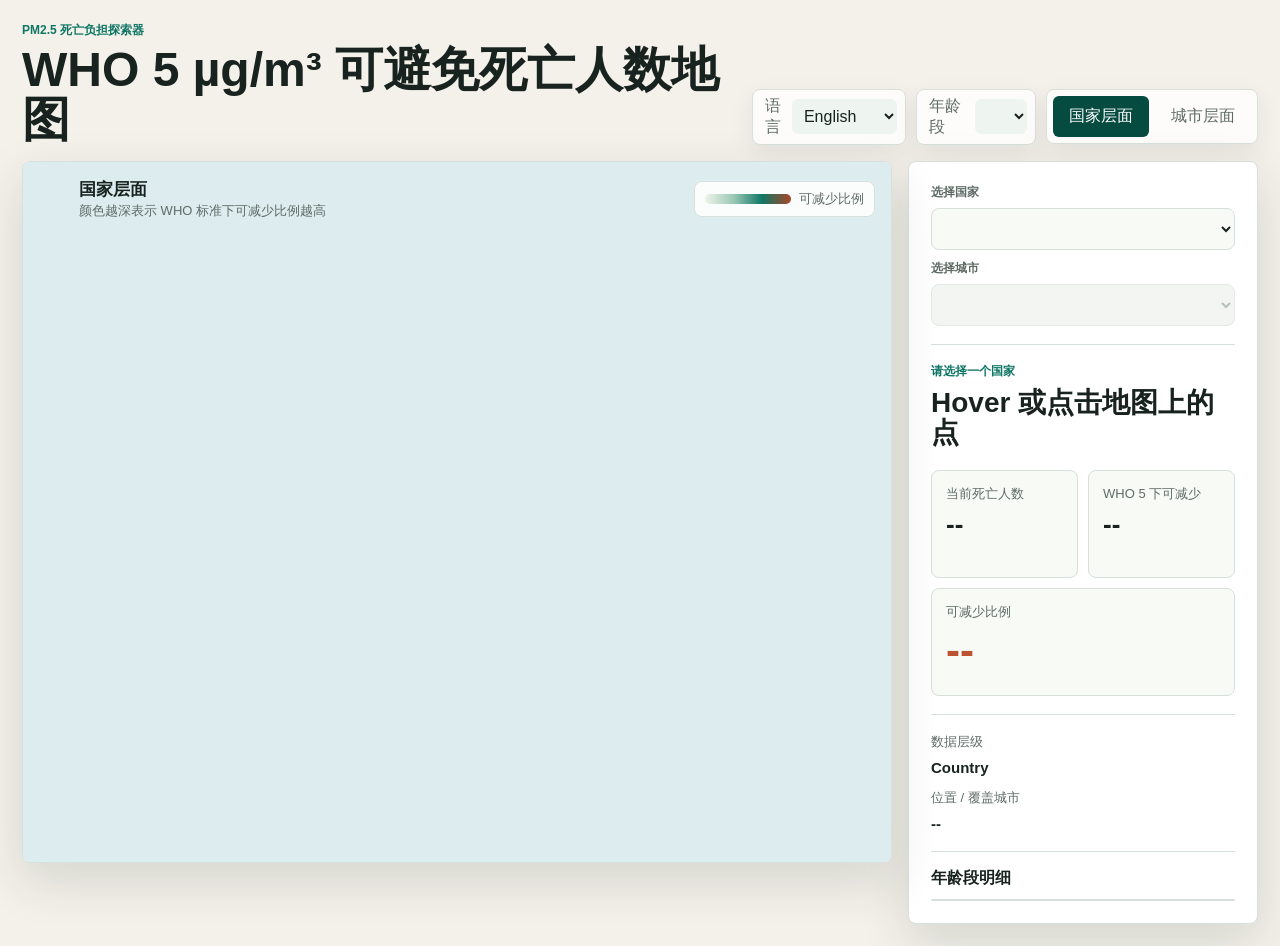
==== index.html @ acf9856d "Add files via upload" ====
<!doctype html>
<html lang="zh-CN">
  <head>
    <meta charset="utf-8" />
    <meta name="viewport" content="width=device-width, initial-scale=1" />
    <title>PM2.5 WHO 5 Demo Map</title>
    <link rel="stylesheet" href="./vendor/leaflet.css" />
    <link rel="stylesheet" href="./styles_leaflet.css" />
  </head>
  <body>
    <main class="app">
      <header class="topbar">
        <div>
          <p class="eyebrow" data-i18n="eyebrow">PM2.5 死亡负担探索器</p>
          <h1 data-i18n="title">WHO 5 µg/m³ 可避免死亡人数地图</h1>
        </div>
        <div class="top-actions">
          <label class="language-select">
            <span data-i18n="language">语言</span>
            <select id="language">
              <option value="zh">中文</option>
              <option value="en" selected>English</option>
            </select>
          </label>
          <label class="language-select">
            <span data-i18n="ageGroup">年龄段</span>
            <select id="ageGroup"></select>
          </label>
          <div class="controls" role="group" aria-label="选择地图层级">
            <button class="mode-button active" data-mode="country" type="button" data-i18n="countryMode">国家层面</button>
            <button class="mode-button" data-mode="city" type="button" data-i18n="cityMode">城市层面</button>
          </div>
        </div>
      </header>

      <section class="workspace">
        <div class="map-shell">
          <div class="map-toolbar">
            <div>
              <strong id="modeTitle">国家层面</strong>
              <span id="modeSubtitle">颜色越深表示 WHO 标准下可减少比例越高</span>
            </div>
            <div class="legend">
              <span></span>
              <span data-i18n="legend">可减少比例</span>
            </div>
          </div>
          <div id="map" role="img" aria-label="世界地图可视化"></div>
        </div>

        <aside class="panel" aria-live="polite">
          <div class="picker-panel" aria-label="Select location">
            <label>
              <span data-i18n="countryPicker">选择国家</span>
              <select id="countryPicker"></select>
            </label>
            <label>
              <span data-i18n="cityPicker">选择城市</span>
              <select id="cityPicker" disabled></select>
            </label>
          </div>
          <p class="panel-label" id="selectionType">请选择一个国家</p>
          <h2 id="selectionName">Hover 或点击地图上的点</h2>
          <div class="metric-grid">
            <div class="metric">
              <span data-i18n="currentDeaths">当前死亡人数</span>
              <strong id="currentDeaths">--</strong>
            </div>
            <div class="metric">
              <span data-i18n="avoidableDeaths">WHO 5 下可减少</span>
              <strong id="avoidableDeaths">--</strong>
            </div>
            <div class="metric wide">
              <span data-i18n="avoidableShare">可减少比例</span>
              <strong id="avoidableShare">--</strong>
            </div>
          </div>
          <div class="detail-list">
            <div>
              <span data-i18n="level">数据层级</span>
              <strong id="detailLevel">Country</strong>
            </div>
            <div>
              <span data-i18n="location">位置 / 覆盖城市</span>
              <strong id="detailLocation">--</strong>
            </div>
          </div>
          <div class="age-table-wrap">
            <h3 data-i18n="ageBreakdown">年龄段明细</h3>
            <div id="ageBreakdown" class="age-table"></div>
          </div>
          <button id="backToWorld" class="back-button" type="button" data-i18n="backToWorld" hidden>返回国家地图</button>
        </aside>
      </section>
    </main>

    <script src="./vendor/leaflet.js"></script>
    <script src="./assets/data.js"></script>
    <script src="./geo/world.js"></script>
    <script src="./app_age.js"></script>
  </body>
</html>
---- styles_leaflet.css ----
:root {
  color-scheme: light;
  --ink: #18231f;
  --muted: #5f6c66;
  --line: #d8e0db;
  --panel: #ffffff;
  --accent: #0f7665;
  --accent-dark: #064b40;
  --warning: #bd5230;
  --shadow: 0 18px 50px rgba(24, 39, 34, 0.14);
}

* {
  box-sizing: border-box;
}

body {
  margin: 0;
  min-height: 100vh;
  font-family: Inter, "Segoe UI", "Microsoft YaHei", Arial, sans-serif;
  color: var(--ink);
  background: #f4f1ea;
}

button,
select {
  font: inherit;
}

.app {
  min-height: 100vh;
  padding: 22px;
}

.topbar {
  display: flex;
  align-items: end;
  justify-content: space-between;
  gap: 18px;
  max-width: 1500px;
  margin: 0 auto 16px;
}

.eyebrow {
  margin: 0 0 6px;
  color: var(--accent);
  font-size: 12px;
  font-weight: 800;
  letter-spacing: 0;
  text-transform: uppercase;
}

h1 {
  margin: 0;
  font-size: clamp(26px, 4vw, 48px);
  line-height: 1.04;
  letter-spacing: 0;
}

.top-actions {
  display: flex;
  align-items: center;
  gap: 10px;
}

.language-select {
  display: flex;
  align-items: center;
  gap: 8px;
  padding: 6px 8px 6px 12px;
  border: 1px solid var(--line);
  border-radius: 8px;
  color: var(--muted);
  background: rgba(255, 255, 255, 0.82);
  box-shadow: 0 8px 24px rgba(24, 39, 34, 0.08);
}

.language-select select {
  border: 0;
  border-radius: 6px;
  padding: 8px 24px 8px 8px;
  color: var(--ink);
  background: #eef5f1;
}

.controls {
  display: flex;
  gap: 6px;
  padding: 6px;
  border: 1px solid var(--line);
  border-radius: 8px;
  background: rgba(255, 255, 255, 0.82);
  box-shadow: 0 8px 24px rgba(24, 39, 34, 0.08);
}

.mode-button,
.back-button {
  border: 0;
  border-radius: 6px;
  cursor: pointer;
}

.mode-button {
  min-width: 96px;
  padding: 10px 14px;
  color: var(--muted);
  background: transparent;
}

.mode-button.active {
  color: #fff;
  background: var(--accent-dark);
}

.workspace {
  display: grid;
  grid-template-columns: minmax(0, 1fr) 350px;
  gap: 16px;
  max-width: 1500px;
  margin: 0 auto;
}

.map-shell,
.panel {
  border: 1px solid var(--line);
  border-radius: 8px;
  background: var(--panel);
  box-shadow: var(--shadow);
}

.map-shell {
  align-self: start;
  position: relative;
  overflow: hidden;
  min-height: 700px;
}

#map {
  width: 100%;
  height: 700px;
  background: #dcecef;
}

.map-toolbar {
  position: absolute;
  z-index: 500;
  top: 16px;
  left: 56px;
  right: 16px;
  display: flex;
  align-items: center;
  justify-content: space-between;
  gap: 16px;
  pointer-events: none;
}

.map-toolbar strong {
  display: block;
  color: var(--ink);
  font-size: 17px;
}

.map-toolbar span {
  color: var(--muted);
  font-size: 13px;
}

.legend {
  display: flex;
  align-items: center;
  gap: 8px;
  padding: 8px 10px;
  border: 1px solid var(--line);
  border-radius: 8px;
  background: rgba(255, 255, 255, 0.88);
}

.legend span:first-child {
  width: 86px;
  height: 10px;
  border-radius: 99px;
  background: linear-gradient(90deg, #eef4ea, #9ac8b6, #0f7665, #a94628);
}

.leaflet-control-attribution {
  font-size: 10px;
}

.leaflet-tooltip.map-tooltip {
  border: 1px solid rgba(24, 35, 31, 0.15);
  border-radius: 8px;
  padding: 8px 10px;
  color: var(--ink);
  box-shadow: 0 10px 26px rgba(24, 39, 34, 0.14);
}

.leaflet-tooltip.map-tooltip strong {
  display: block;
  margin-bottom: 3px;
}

.city-marker {
  border: 1px solid rgba(255, 255, 255, 0.9);
  border-radius: 50%;
  box-shadow: 0 2px 8px rgba(24, 39, 34, 0.28);
}

.panel {
  min-height: 700px;
  padding: 22px;
}

.picker-panel {
  display: grid;
  gap: 10px;
  margin-bottom: 18px;
  padding-bottom: 18px;
  border-bottom: 1px solid var(--line);
}

.picker-panel label {
  display: grid;
  gap: 7px;
}

.picker-panel span {
  color: var(--muted);
  font-size: 12px;
  font-weight: 800;
  letter-spacing: 0;
  text-transform: uppercase;
}

.picker-panel select {
  width: 100%;
  min-height: 42px;
  border: 1px solid var(--line);
  border-radius: 8px;
  padding: 9px 34px 9px 11px;
  color: var(--ink);
  background: #f8faf6;
}

.picker-panel select:disabled {
  color: #98a49e;
  background: #eef2ee;
  cursor: not-allowed;
}

.panel-label {
  margin: 0 0 8px;
  color: var(--accent);
  font-size: 12px;
  font-weight: 800;
  letter-spacing: 0;
  text-transform: uppercase;
}

.panel h2 {
  margin: 0 0 22px;
  font-size: 28px;
  line-height: 1.08;
  letter-spacing: 0;
}

.metric-grid {
  display: grid;
  grid-template-columns: 1fr 1fr;
  gap: 10px;
}

.metric {
  min-height: 108px;
  padding: 14px;
  border: 1px solid var(--line);
  border-radius: 8px;
  background: #f8faf6;
}

.metric.wide {
  grid-column: 1 / -1;
}

.metric span,
.detail-list span {
  display: block;
  margin-bottom: 8px;
  color: var(--muted);
  font-size: 13px;
}

.metric strong {
  display: block;
  font-size: 26px;
  line-height: 1.05;
}

.metric.wide strong {
  color: var(--warning);
  font-size: 42px;
}

.detail-list {
  display: grid;
  gap: 12px;
  margin-top: 18px;
  padding-top: 18px;
  border-top: 1px solid var(--line);
}

.detail-list strong {
  font-size: 15px;
}

.age-table-wrap {
  margin-top: 18px;
  padding-top: 16px;
  border-top: 1px solid var(--line);
}

.age-table-wrap h3 {
  margin: 0 0 10px;
  font-size: 16px;
  letter-spacing: 0;
}

.age-table {
  max-height: 245px;
  overflow: auto;
  border: 1px solid var(--line);
  border-radius: 8px;
  background: #fbfcf9;
}

.age-table p {
  margin: 0;
  padding: 14px;
  color: var(--muted);
  font-size: 13px;
}

.age-table table {
  width: 100%;
  border-collapse: collapse;
  font-size: 12px;
}

.age-table th,
.age-table td {
  padding: 8px 9px;
  border-bottom: 1px solid var(--line);
  text-align: right;
  white-space: nowrap;
}

.age-table th:first-child,
.age-table td:first-child {
  text-align: left;
}

.age-table th {
  position: sticky;
  top: 0;
  z-index: 1;
  color: var(--muted);
  background: #f3f7f2;
}

.age-table tr.active td {
  color: var(--accent-dark);
  font-weight: 800;
  background: #e7f2ee;
}

.back-button {
  width: 100%;
  margin-top: 20px;
  padding: 12px 14px;
  color: #fff;
  background: var(--accent-dark);
}

@media (max-width: 980px) {
  .app {
    padding: 14px;
  }

  .topbar {
    align-items: stretch;
    flex-direction: column;
  }

  .top-actions {
    align-items: stretch;
    flex-direction: column;
  }

  .controls {
    width: 100%;
  }

  .mode-button {
    flex: 1;
  }

  .workspace {
    display: block;
  }

  .panel {
    min-height: auto;
    margin-top: 14px;
  }

  .map-shell {
    min-height: 560px;
  }

  #map {
    height: 560px;
  }

  .map-toolbar {
    left: 12px;
    align-items: flex-start;
    flex-direction: column;
  }
}
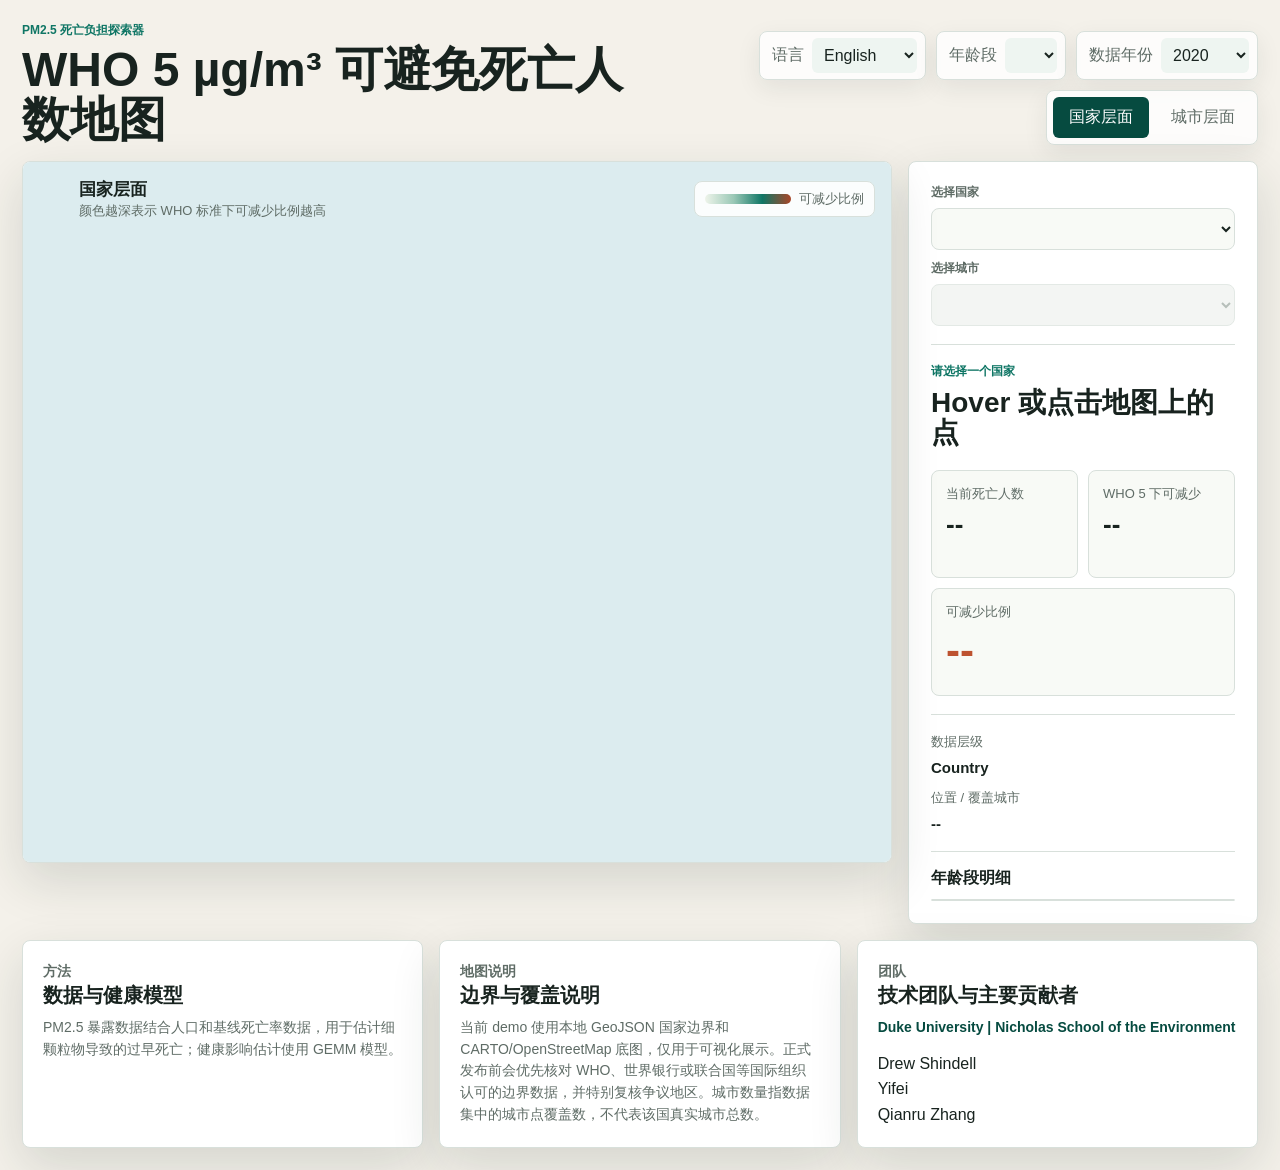
==== commit 7e0dcc25: "Add files via upload" ====
--- a/index.html
+++ b/index.html
@@ -25,6 +25,12 @@
           <label class="language-select">
             <span data-i18n="ageGroup">年龄段</span>
             <select id="ageGroup"></select>
+          </label>
+          <label class="language-select">
+            <span data-i18n="dataYear">数据年份</span>
+            <select id="dataYear">
+              <option value="2020" selected>2020</option>
+            </select>
           </label>
           <div class="controls" role="group" aria-label="选择地图层级">
             <button class="mode-button active" data-mode="country" type="button" data-i18n="countryMode">国家层面</button>
@@ -92,11 +98,35 @@
           <button id="backToWorld" class="back-button" type="button" data-i18n="backToWorld" hidden>返回国家地图</button>
         </aside>
       </section>
+
+      <section class="info-grid" aria-label="Project information">
+        <article class="info-panel">
+          <p class="section-label" data-i18n="methodEyebrow">方法</p>
+          <h2 data-i18n="methodTitle">数据与健康模型</h2>
+          <p data-i18n="methodBody">PM2.5 暴露数据结合人口和基线死亡率数据，用于估计细颗粒物导致的过早死亡；健康影响估计使用 GEMM 模型。</p>
+        </article>
+        <article class="info-panel">
+          <p class="section-label" data-i18n="mapEyebrow">地图说明</p>
+          <h2 data-i18n="mapTitle">边界与覆盖说明</h2>
+          <p data-i18n="mapBody">当前 demo 使用本地 GeoJSON 国家边界和 CARTO/OpenStreetMap 底图，仅用于可视化展示。正式发布前会优先核对 WHO、世界银行或联合国等国际组织认可的边界数据，并特别复核争议地区。城市数量指数据集中的城市点覆盖数，不代表该国真实城市总数。</p>
+        </article>
+        <article class="info-panel team-panel">
+          <p class="section-label" data-i18n="teamEyebrow">团队</p>
+          <h2 data-i18n="teamTitle">技术团队与主要贡献者</h2>
+          <p class="duke-mark">Duke University | Nicholas School of the Environment</p>
+          <ul>
+            <li>Drew Shindell</li>
+            <li>Yifei</li>
+            <li>Qianru Zhang</li>
+          </ul>
+        </article>
+      </section>
     </main>
 
     <script src="./vendor/leaflet.js"></script>
     <script src="./assets/data.js"></script>
     <script src="./geo/world.js"></script>
+    <script src="./geo/boundary_index.js"></script>
     <script src="./app_age.js"></script>
   </body>
 </html>
--- a/vendor/leaflet.css
+++ b/vendor/leaflet.css
@@ -0,0 +1,661 @@
+/* required styles */
+
+.leaflet-pane,
+.leaflet-tile,
+.leaflet-marker-icon,
+.leaflet-marker-shadow,
+.leaflet-tile-container,
+.leaflet-pane > svg,
+.leaflet-pane > canvas,
+.leaflet-zoom-box,
+.leaflet-image-layer,
+.leaflet-layer {
+	position: absolute;
+	left: 0;
+	top: 0;
+	}
+.leaflet-container {
+	overflow: hidden;
+	}
+.leaflet-tile,
+.leaflet-marker-icon,
+.leaflet-marker-shadow {
+	-webkit-user-select: none;
+	   -moz-user-select: none;
+	        user-select: none;
+	  -webkit-user-drag: none;
+	}
+/* Prevents IE11 from highlighting tiles in blue */
+.leaflet-tile::selection {
+	background: transparent;
+}
+/* Safari renders non-retina tile on retina better with this, but Chrome is worse */
+.leaflet-safari .leaflet-tile {
+	image-rendering: -webkit-optimize-contrast;
+	}
+/* hack that prevents hw layers "stretching" when loading new tiles */
+.leaflet-safari .leaflet-tile-container {
+	width: 1600px;
+	height: 1600px;
+	-webkit-transform-origin: 0 0;
+	}
+.leaflet-marker-icon,
+.leaflet-marker-shadow {
+	display: block;
+	}
+/* .leaflet-container svg: reset svg max-width decleration shipped in Joomla! (joomla.org) 3.x */
+/* .leaflet-container img: map is broken in FF if you have max-width: 100% on tiles */
+.leaflet-container .leaflet-overlay-pane svg {
+	max-width: none !important;
+	max-height: none !important;
+	}
+.leaflet-container .leaflet-marker-pane img,
+.leaflet-container .leaflet-shadow-pane img,
+.leaflet-container .leaflet-tile-pane img,
+.leaflet-container img.leaflet-image-layer,
+.leaflet-container .leaflet-tile {
+	max-width: none !important;
+	max-height: none !important;
+	width: auto;
+	padding: 0;
+	}
+
+.leaflet-container img.leaflet-tile {
+	/* See: https://bugs.chromium.org/p/chromium/issues/detail?id=600120 */
+	mix-blend-mode: plus-lighter;
+}
+
+.leaflet-container.leaflet-touch-zoom {
+	-ms-touch-action: pan-x pan-y;
+	touch-action: pan-x pan-y;
+	}
+.leaflet-container.leaflet-touch-drag {
+	-ms-touch-action: pinch-zoom;
+	/* Fallback for FF which doesn't support pinch-zoom */
+	touch-action: none;
+	touch-action: pinch-zoom;
+}
+.leaflet-container.leaflet-touch-drag.leaflet-touch-zoom {
+	-ms-touch-action: none;
+	touch-action: none;
+}
+.leaflet-container {
+	-webkit-tap-highlight-color: transparent;
+}
+.leaflet-container a {
+	-webkit-tap-highlight-color: rgba(51, 181, 229, 0.4);
+}
+.leaflet-tile {
+	filter: inherit;
+	visibility: hidden;
+	}
+.leaflet-tile-loaded {
+	visibility: inherit;
+	}
+.leaflet-zoom-box {
+	width: 0;
+	height: 0;
+	-moz-box-sizing: border-box;
+	     box-sizing: border-box;
+	z-index: 800;
+	}
+/* workaround for https://bugzilla.mozilla.org/show_bug.cgi?id=888319 */
+.leaflet-overlay-pane svg {
+	-moz-user-select: none;
+	}
+
+.leaflet-pane         { z-index: 400; }
+
+.leaflet-tile-pane    { z-index: 200; }
+.leaflet-overlay-pane { z-index: 400; }
+.leaflet-shadow-pane  { z-index: 500; }
+.leaflet-marker-pane  { z-index: 600; }
+.leaflet-tooltip-pane   { z-index: 650; }
+.leaflet-popup-pane   { z-index: 700; }
+
+.leaflet-map-pane canvas { z-index: 100; }
+.leaflet-map-pane svg    { z-index: 200; }
+
+.leaflet-vml-shape {
+	width: 1px;
+	height: 1px;
+	}
+.lvml {
+	behavior: url(#default#VML);
+	display: inline-block;
+	position: absolute;
+	}
+
+
+/* control positioning */
+
+.leaflet-control {
+	position: relative;
+	z-index: 800;
+	pointer-events: visiblePainted; /* IE 9-10 doesn't have auto */
+	pointer-events: auto;
+	}
+.leaflet-top,
+.leaflet-bottom {
+	position: absolute;
+	z-index: 1000;
+	pointer-events: none;
+	}
+.leaflet-top {
+	top: 0;
+	}
+.leaflet-right {
+	right: 0;
+	}
+.leaflet-bottom {
+	bottom: 0;
+	}
+.leaflet-left {
+	left: 0;
+	}
+.leaflet-control {
+	float: left;
+	clear: both;
+	}
+.leaflet-right .leaflet-control {
+	float: right;
+	}
+.leaflet-top .leaflet-control {
+	margin-top: 10px;
+	}
+.leaflet-bottom .leaflet-control {
+	margin-bottom: 10px;
+	}
+.leaflet-left .leaflet-control {
+	margin-left: 10px;
+	}
+.leaflet-right .leaflet-control {
+	margin-right: 10px;
+	}
+
+
+/* zoom and fade animations */
+
+.leaflet-fade-anim .leaflet-popup {
+	opacity: 0;
+	-webkit-transition: opacity 0.2s linear;
+	   -moz-transition: opacity 0.2s linear;
+	        transition: opacity 0.2s linear;
+	}
+.leaflet-fade-anim .leaflet-map-pane .leaflet-popup {
+	opacity: 1;
+	}
+.leaflet-zoom-animated {
+	-webkit-transform-origin: 0 0;
+	    -ms-transform-origin: 0 0;
+	        transform-origin: 0 0;
+	}
+svg.leaflet-zoom-animated {
+	will-change: transform;
+}
+
+.leaflet-zoom-anim .leaflet-zoom-animated {
+	-webkit-transition: -webkit-transform 0.25s cubic-bezier(0,0,0.25,1);
+	   -moz-transition:    -moz-transform 0.25s cubic-bezier(0,0,0.25,1);
+	        transition:         transform 0.25s cubic-bezier(0,0,0.25,1);
+	}
+.leaflet-zoom-anim .leaflet-tile,
+.leaflet-pan-anim .leaflet-tile {
+	-webkit-transition: none;
+	   -moz-transition: none;
+	        transition: none;
+	}
+
+.leaflet-zoom-anim .leaflet-zoom-hide {
+	visibility: hidden;
+	}
+
+
+/* cursors */
+
+.leaflet-interactive {
+	cursor: pointer;
+	}
+.leaflet-grab {
+	cursor: -webkit-grab;
+	cursor:    -moz-grab;
+	cursor:         grab;
+	}
+.leaflet-crosshair,
+.leaflet-crosshair .leaflet-interactive {
+	cursor: crosshair;
+	}
+.leaflet-popup-pane,
+.leaflet-control {
+	cursor: auto;
+	}
+.leaflet-dragging .leaflet-grab,
+.leaflet-dragging .leaflet-grab .leaflet-interactive,
+.leaflet-dragging .leaflet-marker-draggable {
+	cursor: move;
+	cursor: -webkit-grabbing;
+	cursor:    -moz-grabbing;
+	cursor:         grabbing;
+	}
+
+/* marker & overlays interactivity */
+.leaflet-marker-icon,
+.leaflet-marker-shadow,
+.leaflet-image-layer,
+.leaflet-pane > svg path,
+.leaflet-tile-container {
+	pointer-events: none;
+	}
+
+.leaflet-marker-icon.leaflet-interactive,
+.leaflet-image-layer.leaflet-interactive,
+.leaflet-pane > svg path.leaflet-interactive,
+svg.leaflet-image-layer.leaflet-interactive path {
+	pointer-events: visiblePainted; /* IE 9-10 doesn't have auto */
+	pointer-events: auto;
+	}
+
+/* visual tweaks */
+
+.leaflet-container {
+	background: #ddd;
+	outline-offset: 1px;
+	}
+.leaflet-container a {
+	color: #0078A8;
+	}
+.leaflet-zoom-box {
+	border: 2px dotted #38f;
+	background: rgba(255,255,255,0.5);
+	}
+
+
+/* general typography */
+.leaflet-container {
+	font-family: "Helvetica Neue", Arial, Helvetica, sans-serif;
+	font-size: 12px;
+	font-size: 0.75rem;
+	line-height: 1.5;
+	}
+
+
+/* general toolbar styles */
+
+.leaflet-bar {
+	box-shadow: 0 1px 5px rgba(0,0,0,0.65);
+	border-radius: 4px;
+	}
+.leaflet-bar a {
+	background-color: #fff;
+	border-bottom: 1px solid #ccc;
+	width: 26px;
+	height: 26px;
+	line-height: 26px;
+	display: block;
+	text-align: center;
+	text-decoration: none;
+	color: black;
+	}
+.leaflet-bar a,
+.leaflet-control-layers-toggle {
+	background-position: 50% 50%;
+	background-repeat: no-repeat;
+	display: block;
+	}
+.leaflet-bar a:hover,
+.leaflet-bar a:focus {
+	background-color: #f4f4f4;
+	}
+.leaflet-bar a:first-child {
+	border-top-left-radius: 4px;
+	border-top-right-radius: 4px;
+	}
+.leaflet-bar a:last-child {
+	border-bottom-left-radius: 4px;
+	border-bottom-right-radius: 4px;
+	border-bottom: none;
+	}
+.leaflet-bar a.leaflet-disabled {
+	cursor: default;
+	background-color: #f4f4f4;
+	color: #bbb;
+	}
+
+.leaflet-touch .leaflet-bar a {
+	width: 30px;
+	height: 30px;
+	line-height: 30px;
+	}
+.leaflet-touch .leaflet-bar a:first-child {
+	border-top-left-radius: 2px;
+	border-top-right-radius: 2px;
+	}
+.leaflet-touch .leaflet-bar a:last-child {
+	border-bottom-left-radius: 2px;
+	border-bottom-right-radius: 2px;
+	}
+
+/* zoom control */
+
+.leaflet-control-zoom-in,
+.leaflet-control-zoom-out {
+	font: bold 18px 'Lucida Console', Monaco, monospace;
+	text-indent: 1px;
+	}
+
+.leaflet-touch .leaflet-control-zoom-in, .leaflet-touch .leaflet-control-zoom-out  {
+	font-size: 22px;
+	}
+
+
+/* layers control */
+
+.leaflet-control-layers {
+	box-shadow: 0 1px 5px rgba(0,0,0,0.4);
+	background: #fff;
+	border-radius: 5px;
+	}
+.leaflet-control-layers-toggle {
+	background-image: url(images/layers.png);
+	width: 36px;
+	height: 36px;
+	}
+.leaflet-retina .leaflet-control-layers-toggle {
+	background-image: url(images/layers-2x.png);
+	background-size: 26px 26px;
+	}
+.leaflet-touch .leaflet-control-layers-toggle {
+	width: 44px;
+	height: 44px;
+	}
+.leaflet-control-layers .leaflet-control-layers-list,
+.leaflet-control-layers-expanded .leaflet-control-layers-toggle {
+	display: none;
+	}
+.leaflet-control-layers-expanded .leaflet-control-layers-list {
+	display: block;
+	position: relative;
+	}
+.leaflet-control-layers-expanded {
+	padding: 6px 10px 6px 6px;
+	color: #333;
+	background: #fff;
+	}
+.leaflet-control-layers-scrollbar {
+	overflow-y: scroll;
+	overflow-x: hidden;
+	padding-right: 5px;
+	}
+.leaflet-control-layers-selector {
+	margin-top: 2px;
+	position: relative;
+	top: 1px;
+	}
+.leaflet-control-layers label {
+	display: block;
+	font-size: 13px;
+	font-size: 1.08333em;
+	}
+.leaflet-control-layers-separator {
+	height: 0;
+	border-top: 1px solid #ddd;
+	margin: 5px -10px 5px -6px;
+	}
+
+/* Default icon URLs */
+.leaflet-default-icon-path { /* used only in path-guessing heuristic, see L.Icon.Default */
+	background-image: url(images/marker-icon.png);
+	}
+
+
+/* attribution and scale controls */
+
+.leaflet-container .leaflet-control-attribution {
+	background: #fff;
+	background: rgba(255, 255, 255, 0.8);
+	margin: 0;
+	}
+.leaflet-control-attribution,
+.leaflet-control-scale-line {
+	padding: 0 5px;
+	color: #333;
+	line-height: 1.4;
+	}
+.leaflet-control-attribution a {
+	text-decoration: none;
+	}
+.leaflet-control-attribution a:hover,
+.leaflet-control-attribution a:focus {
+	text-decoration: underline;
+	}
+.leaflet-attribution-flag {
+	display: inline !important;
+	vertical-align: baseline !important;
+	width: 1em;
+	height: 0.6669em;
+	}
+.leaflet-left .leaflet-control-scale {
+	margin-left: 5px;
+	}
+.leaflet-bottom .leaflet-control-scale {
+	margin-bottom: 5px;
+	}
+.leaflet-control-scale-line {
+	border: 2px solid #777;
+	border-top: none;
+	line-height: 1.1;
+	padding: 2px 5px 1px;
+	white-space: nowrap;
+	-moz-box-sizing: border-box;
+	     box-sizing: border-box;
+	background: rgba(255, 255, 255, 0.8);
+	text-shadow: 1px 1px #fff;
+	}
+.leaflet-control-scale-line:not(:first-child) {
+	border-top: 2px solid #777;
+	border-bottom: none;
+	margin-top: -2px;
+	}
+.leaflet-control-scale-line:not(:first-child):not(:last-child) {
+	border-bottom: 2px solid #777;
+	}
+
+.leaflet-touch .leaflet-control-attribution,
+.leaflet-touch .leaflet-control-layers,
+.leaflet-touch .leaflet-bar {
+	box-shadow: none;
+	}
+.leaflet-touch .leaflet-control-layers,
+.leaflet-touch .leaflet-bar {
+	border: 2px solid rgba(0,0,0,0.2);
+	background-clip: padding-box;
+	}
+
+
+/* popup */
+
+.leaflet-popup {
+	position: absolute;
+	text-align: center;
+	margin-bottom: 20px;
+	}
+.leaflet-popup-content-wrapper {
+	padding: 1px;
+	text-align: left;
+	border-radius: 12px;
+	}
+.leaflet-popup-content {
+	margin: 13px 24px 13px 20px;
+	line-height: 1.3;
+	font-size: 13px;
+	font-size: 1.08333em;
+	min-height: 1px;
+	}
+.leaflet-popup-content p {
+	margin: 17px 0;
+	margin: 1.3em 0;
+	}
+.leaflet-popup-tip-container {
+	width: 40px;
+	height: 20px;
+	position: absolute;
+	left: 50%;
+	margin-top: -1px;
+	margin-left: -20px;
+	overflow: hidden;
+	pointer-events: none;
+	}
+.leaflet-popup-tip {
+	width: 17px;
+	height: 17px;
+	padding: 1px;
+
+	margin: -10px auto 0;
+	pointer-events: auto;
+
+	-webkit-transform: rotate(45deg);
+	   -moz-transform: rotate(45deg);
+	    -ms-transform: rotate(45deg);
+	        transform: rotate(45deg);
+	}
+.leaflet-popup-content-wrapper,
+.leaflet-popup-tip {
+	background: white;
+	color: #333;
+	box-shadow: 0 3px 14px rgba(0,0,0,0.4);
+	}
+.leaflet-container a.leaflet-popup-close-button {
+	position: absolute;
+	top: 0;
+	right: 0;
+	border: none;
+	text-align: center;
+	width: 24px;
+	height: 24px;
+	font: 16px/24px Tahoma, Verdana, sans-serif;
+	color: #757575;
+	text-decoration: none;
+	background: transparent;
+	}
+.leaflet-container a.leaflet-popup-close-button:hover,
+.leaflet-container a.leaflet-popup-close-button:focus {
+	color: #585858;
+	}
+.leaflet-popup-scrolled {
+	overflow: auto;
+	}
+
+.leaflet-oldie .leaflet-popup-content-wrapper {
+	-ms-zoom: 1;
+	}
+.leaflet-oldie .leaflet-popup-tip {
+	width: 24px;
+	margin: 0 auto;
+
+	-ms-filter: "progid:DXImageTransform.Microsoft.Matrix(M11=0.70710678, M12=0.70710678, M21=-0.70710678, M22=0.70710678)";
+	filter: progid:DXImageTransform.Microsoft.Matrix(M11=0.70710678, M12=0.70710678, M21=-0.70710678, M22=0.70710678);
+	}
+
+.leaflet-oldie .leaflet-control-zoom,
+.leaflet-oldie .leaflet-control-layers,
+.leaflet-oldie .leaflet-popup-content-wrapper,
+.leaflet-oldie .leaflet-popup-tip {
+	border: 1px solid #999;
+	}
+
+
+/* div icon */
+
+.leaflet-div-icon {
+	background: #fff;
+	border: 1px solid #666;
+	}
+
+
+/* Tooltip */
+/* Base styles for the element that has a tooltip */
+.leaflet-tooltip {
+	position: absolute;
+	padding: 6px;
+	background-color: #fff;
+	border: 1px solid #fff;
+	border-radius: 3px;
+	color: #222;
+	white-space: nowrap;
+	-webkit-user-select: none;
+	-moz-user-select: none;
+	-ms-user-select: none;
+	user-select: none;
+	pointer-events: none;
+	box-shadow: 0 1px 3px rgba(0,0,0,0.4);
+	}
+.leaflet-tooltip.leaflet-interactive {
+	cursor: pointer;
+	pointer-events: auto;
+	}
+.leaflet-tooltip-top:before,
+.leaflet-tooltip-bottom:before,
+.leaflet-tooltip-left:before,
+.leaflet-tooltip-right:before {
+	position: absolute;
+	pointer-events: none;
+	border: 6px solid transparent;
+	background: transparent;
+	content: "";
+	}
+
+/* Directions */
+
+.leaflet-tooltip-bottom {
+	margin-top: 6px;
+}
+.leaflet-tooltip-top {
+	margin-top: -6px;
+}
+.leaflet-tooltip-bottom:before,
+.leaflet-tooltip-top:before {
+	left: 50%;
+	margin-left: -6px;
+	}
+.leaflet-tooltip-top:before {
+	bottom: 0;
+	margin-bottom: -12px;
+	border-top-color: #fff;
+	}
+.leaflet-tooltip-bottom:before {
+	top: 0;
+	margin-top: -12px;
+	margin-left: -6px;
+	border-bottom-color: #fff;
+	}
+.leaflet-tooltip-left {
+	margin-left: -6px;
+}
+.leaflet-tooltip-right {
+	margin-left: 6px;
+}
+.leaflet-tooltip-left:before,
+.leaflet-tooltip-right:before {
+	top: 50%;
+	margin-top: -6px;
+	}
+.leaflet-tooltip-left:before {
+	right: 0;
+	margin-right: -12px;
+	border-left-color: #fff;
+	}
+.leaflet-tooltip-right:before {
+	left: 0;
+	margin-left: -12px;
+	border-right-color: #fff;
+	}
+
+/* Printing */
+
+@media print {
+	/* Prevent printers from removing background-images of controls. */
+	.leaflet-control {
+		-webkit-print-color-adjust: exact;
+		print-color-adjust: exact;
+		}
+	}
--- a/styles_leaflet.css
+++ b/styles_leaflet.css
@@ -60,6 +60,8 @@
 .top-actions {
   display: flex;
   align-items: center;
+  flex-wrap: wrap;
+  justify-content: flex-end;
   gap: 10px;
 }
 
@@ -380,6 +382,59 @@
   background: var(--accent-dark);
 }
 
+.info-grid {
+  display: grid;
+  grid-template-columns: repeat(3, minmax(0, 1fr));
+  gap: 16px;
+  max-width: 1500px;
+  margin: 16px auto 0;
+}
+
+.info-panel {
+  border: 1px solid var(--line);
+  border-radius: 8px;
+  padding: 20px;
+  background: var(--panel);
+  box-shadow: var(--shadow);
+}
+
+.section-label {
+  margin: 0 0 8px;
+  color: var(--accent);
+  font-size: 12px;
+  font-weight: 800;
+  letter-spacing: 0;
+  text-transform: uppercase;
+}
+
+.info-panel h2 {
+  margin: 0 0 10px;
+  font-size: 20px;
+  line-height: 1.2;
+  letter-spacing: 0;
+}
+
+.info-panel p {
+  margin: 0;
+  color: var(--muted);
+  font-size: 14px;
+  line-height: 1.55;
+}
+
+.duke-mark {
+  margin-bottom: 12px !important;
+  color: var(--accent-dark) !important;
+  font-weight: 800;
+}
+
+.team-panel ul {
+  margin: 0;
+  padding-left: 0;
+  color: var(--ink);
+  line-height: 1.6;
+  list-style: none;
+}
+
 @media (max-width: 980px) {
   .app {
     padding: 14px;
@@ -405,6 +460,10 @@
 
   .workspace {
     display: block;
+  }
+
+  .info-grid {
+    grid-template-columns: 1fr;
   }
 
   .panel {
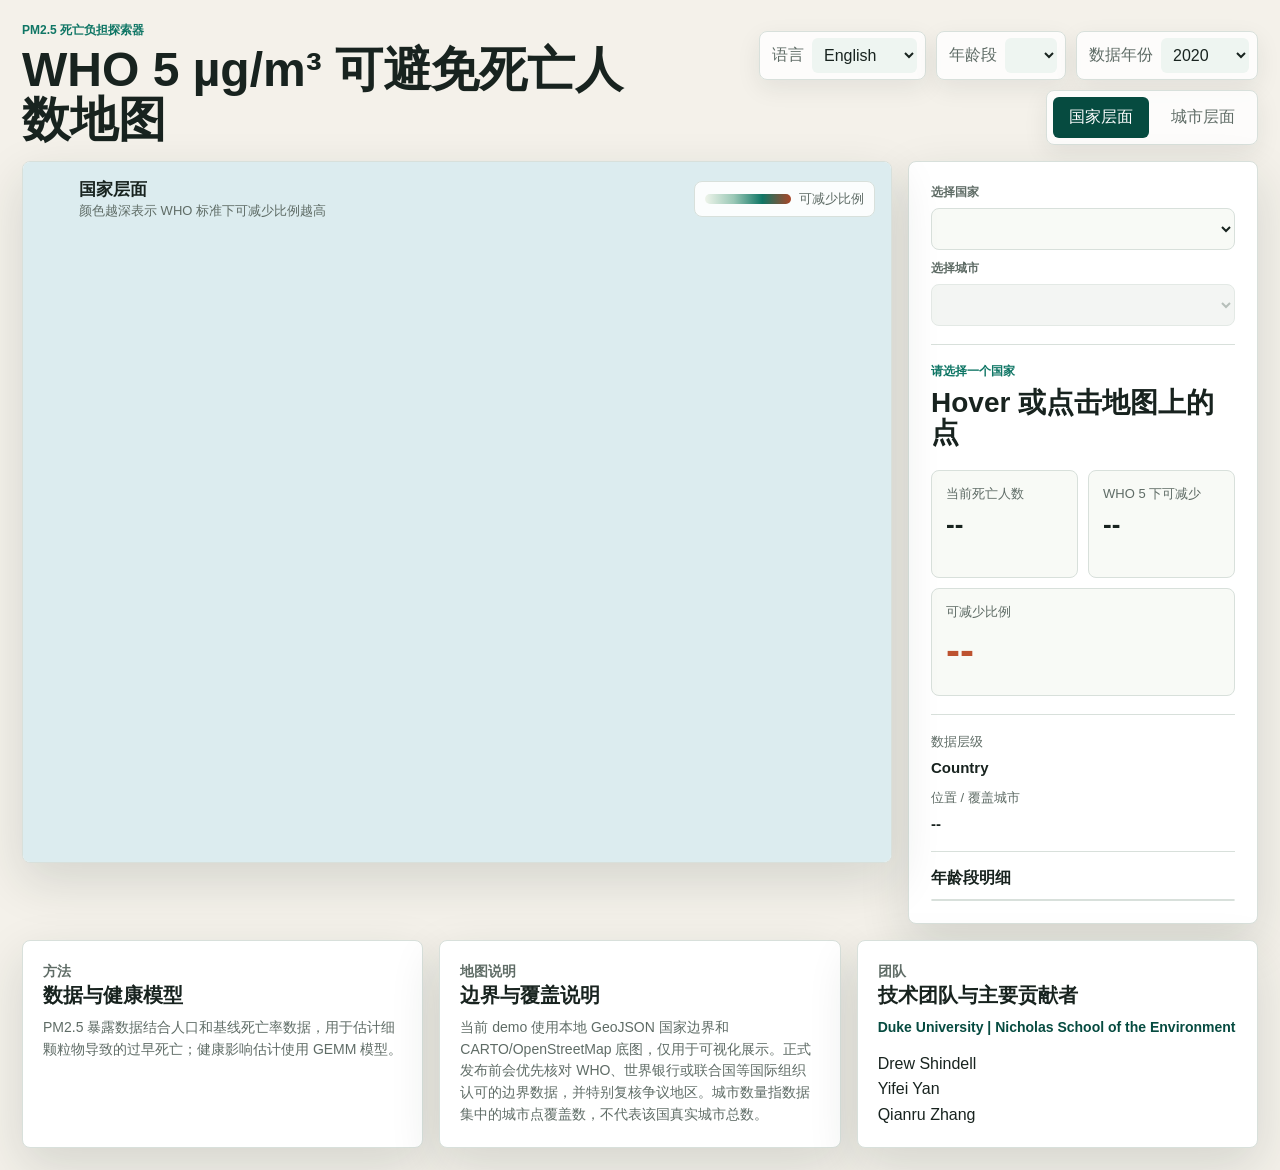
==== commit c7579492: "Add files via upload" ====
--- a/index.html
+++ b/index.html
@@ -115,9 +115,9 @@
           <h2 data-i18n="teamTitle">技术团队与主要贡献者</h2>
           <p class="duke-mark">Duke University | Nicholas School of the Environment</p>
           <ul>
-            <li>Drew Shindell</li>
-            <li>Yifei</li>
-            <li>Qianru Zhang</li>
+            <li data-i18n="teamDrew">Drew Shindell</li>
+            <li data-i18n="teamYifei">Yifei Yan</li>
+            <li data-i18n="teamQianru">Qianru Zhang</li>
           </ul>
         </article>
       </section>
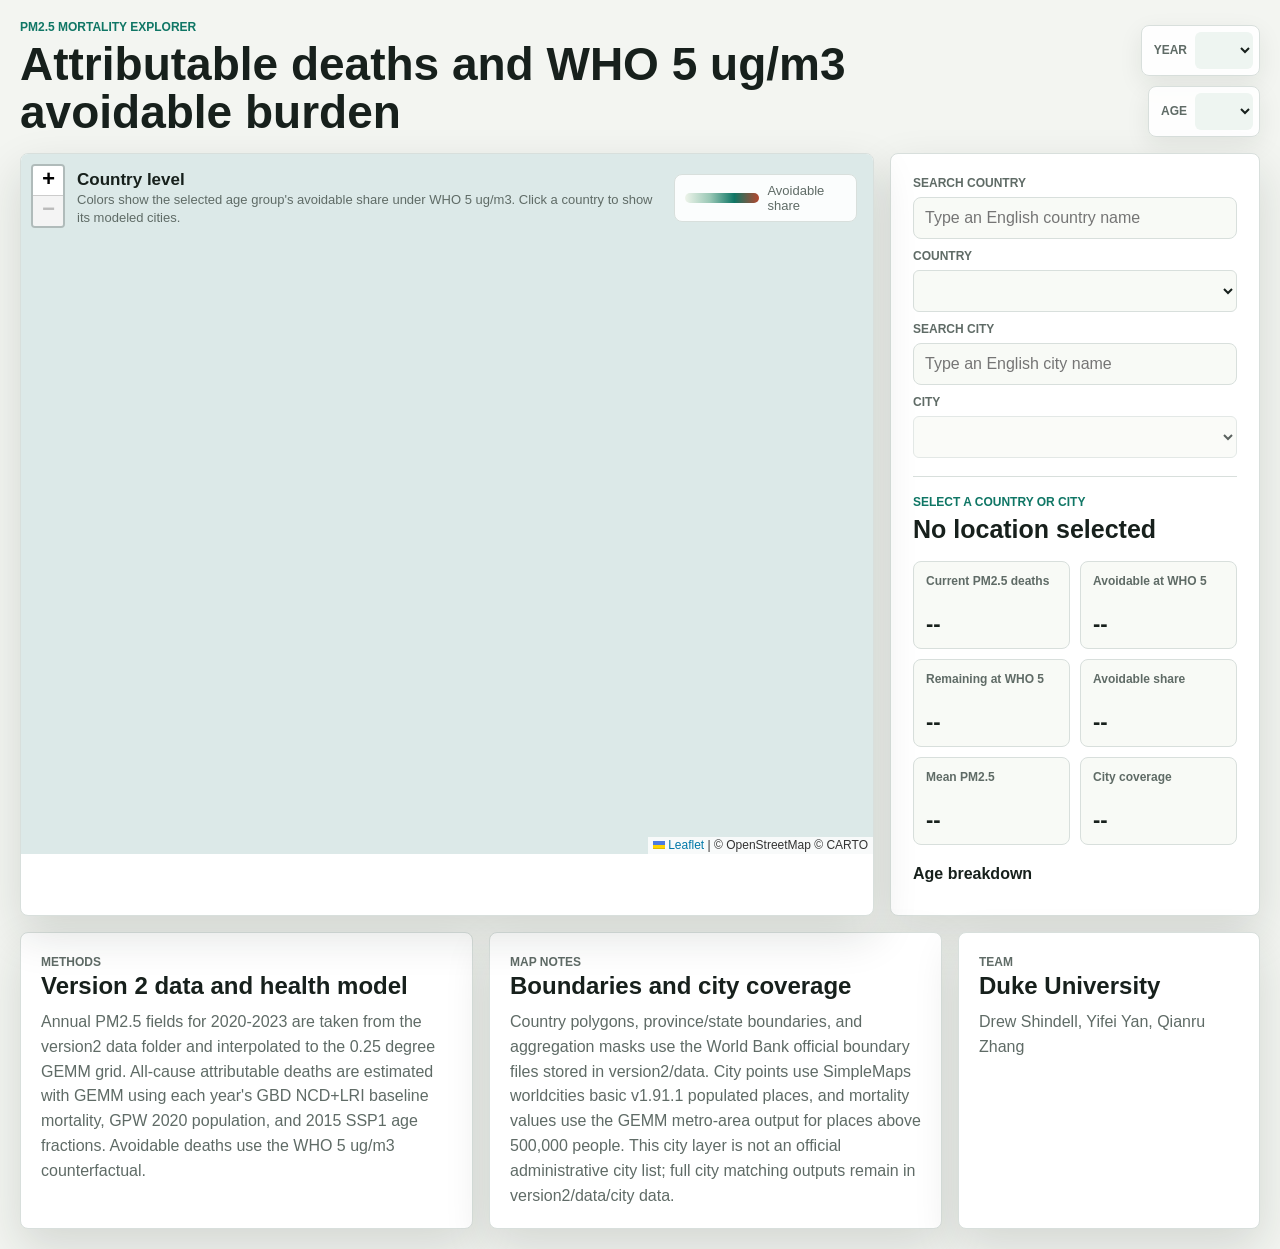
==== commit 9918331c: "Add files via upload" ====
--- a/index.html
+++ b/index.html
@@ -1,41 +1,28 @@
 <!doctype html>
-<html lang="zh-CN">
+<html lang="en">
   <head>
     <meta charset="utf-8" />
     <meta name="viewport" content="width=device-width, initial-scale=1" />
-    <title>PM2.5 WHO 5 Demo Map</title>
+    <title>PM2.5 Mortality Explorer Version 2</title>
     <link rel="stylesheet" href="./vendor/leaflet.css" />
-    <link rel="stylesheet" href="./styles_leaflet.css" />
+    <link rel="stylesheet" href="./styles.css" />
   </head>
   <body>
     <main class="app">
       <header class="topbar">
         <div>
-          <p class="eyebrow" data-i18n="eyebrow">PM2.5 死亡负担探索器</p>
-          <h1 data-i18n="title">WHO 5 µg/m³ 可避免死亡人数地图</h1>
+          <p class="eyebrow">PM2.5 mortality explorer</p>
+          <h1>Attributable deaths and WHO 5 ug/m3 avoidable burden</h1>
         </div>
         <div class="top-actions">
-          <label class="language-select">
-            <span data-i18n="language">语言</span>
-            <select id="language">
-              <option value="zh">中文</option>
-              <option value="en" selected>English</option>
-            </select>
+          <label class="select-control">
+            <span>Year</span>
+            <select id="yearSelect"></select>
           </label>
-          <label class="language-select">
-            <span data-i18n="ageGroup">年龄段</span>
-            <select id="ageGroup"></select>
+          <label class="select-control">
+            <span>Age</span>
+            <select id="ageSelect"></select>
           </label>
-          <label class="language-select">
-            <span data-i18n="dataYear">数据年份</span>
-            <select id="dataYear">
-              <option value="2020" selected>2020</option>
-            </select>
-          </label>
-          <div class="controls" role="group" aria-label="选择地图层级">
-            <button class="mode-button active" data-mode="country" type="button" data-i18n="countryMode">国家层面</button>
-            <button class="mode-button" data-mode="city" type="button" data-i18n="cityMode">城市层面</button>
-          </div>
         </div>
       </header>
 
@@ -43,90 +30,103 @@
         <div class="map-shell">
           <div class="map-toolbar">
             <div>
-              <strong id="modeTitle">国家层面</strong>
-              <span id="modeSubtitle">颜色越深表示 WHO 标准下可减少比例越高</span>
+              <strong id="modeTitle">Country level</strong>
+              <span id="modeSubtitle">Colors show the selected age group's avoidable share under WHO 5 ug/m3. Click a country to show its modeled cities.</span>
             </div>
             <div class="legend">
               <span></span>
-              <span data-i18n="legend">可减少比例</span>
+              <span>Avoidable share</span>
             </div>
           </div>
-          <div id="map" role="img" aria-label="世界地图可视化"></div>
+          <div id="map" aria-label="World PM2.5 mortality map"></div>
         </div>
 
         <aside class="panel" aria-live="polite">
-          <div class="picker-panel" aria-label="Select location">
+          <div class="picker-panel">
             <label>
-              <span data-i18n="countryPicker">选择国家</span>
+              <span>Search country</span>
+              <input id="countrySearch" list="countrySearchOptions" placeholder="Type an English country name" />
+              <datalist id="countrySearchOptions"></datalist>
+            </label>
+            <label>
+              <span>Country</span>
               <select id="countryPicker"></select>
             </label>
             <label>
-              <span data-i18n="cityPicker">选择城市</span>
+              <span>Search city</span>
+              <input id="citySearch" list="citySearchOptions" placeholder="Type an English city name" />
+              <datalist id="citySearchOptions"></datalist>
+            </label>
+            <label>
+              <span>City</span>
               <select id="cityPicker" disabled></select>
             </label>
           </div>
-          <p class="panel-label" id="selectionType">请选择一个国家</p>
-          <h2 id="selectionName">Hover 或点击地图上的点</h2>
+
+          <p class="panel-label" id="selectionType">Select a country or city</p>
+          <h2 id="selectionName">No location selected</h2>
+
           <div class="metric-grid">
             <div class="metric">
-              <span data-i18n="currentDeaths">当前死亡人数</span>
+              <span>Current PM2.5 deaths</span>
               <strong id="currentDeaths">--</strong>
             </div>
             <div class="metric">
-              <span data-i18n="avoidableDeaths">WHO 5 下可减少</span>
+              <span>Avoidable at WHO 5</span>
               <strong id="avoidableDeaths">--</strong>
             </div>
-            <div class="metric wide">
-              <span data-i18n="avoidableShare">可减少比例</span>
+            <div class="metric">
+              <span>Remaining at WHO 5</span>
+              <strong id="who5Deaths">--</strong>
+            </div>
+            <div class="metric">
+              <span>Avoidable share</span>
               <strong id="avoidableShare">--</strong>
             </div>
-          </div>
-          <div class="detail-list">
-            <div>
-              <span data-i18n="level">数据层级</span>
-              <strong id="detailLevel">Country</strong>
+            <div class="metric">
+              <span>Mean PM2.5</span>
+              <strong id="pm25">--</strong>
             </div>
-            <div>
-              <span data-i18n="location">位置 / 覆盖城市</span>
-              <strong id="detailLocation">--</strong>
+            <div class="metric" id="coverageMetric">
+              <span>City coverage</span>
+              <strong id="coverage">--</strong>
             </div>
           </div>
+
           <div class="age-table-wrap">
-            <h3 data-i18n="ageBreakdown">年龄段明细</h3>
+            <h3>Age breakdown</h3>
             <div id="ageBreakdown" class="age-table"></div>
           </div>
-          <button id="backToWorld" class="back-button" type="button" data-i18n="backToWorld" hidden>返回国家地图</button>
         </aside>
       </section>
 
-      <section class="info-grid" aria-label="Project information">
+      <section class="info-grid">
         <article class="info-panel">
-          <p class="section-label" data-i18n="methodEyebrow">方法</p>
-          <h2 data-i18n="methodTitle">数据与健康模型</h2>
-          <p data-i18n="methodBody">PM2.5 暴露数据结合人口和基线死亡率数据，用于估计细颗粒物导致的过早死亡；健康影响估计使用 GEMM 模型。</p>
+          <p class="section-label">Methods</p>
+          <h2>Version 2 data and health model</h2>
+          <p>
+            Annual PM2.5 fields for 2020-2023 are taken from the version2 data folder and interpolated to the 0.25 degree GEMM grid. All-cause attributable deaths are estimated with GEMM using each year's GBD NCD+LRI baseline mortality, GPW 2020 population, and 2015 SSP1 age fractions. Avoidable deaths use the WHO 5 ug/m3 counterfactual.
+          </p>
         </article>
         <article class="info-panel">
-          <p class="section-label" data-i18n="mapEyebrow">地图说明</p>
-          <h2 data-i18n="mapTitle">边界与覆盖说明</h2>
-          <p data-i18n="mapBody">当前 demo 使用本地 GeoJSON 国家边界和 CARTO/OpenStreetMap 底图，仅用于可视化展示。正式发布前会优先核对 WHO、世界银行或联合国等国际组织认可的边界数据，并特别复核争议地区。城市数量指数据集中的城市点覆盖数，不代表该国真实城市总数。</p>
+          <p class="section-label">Map Notes</p>
+          <h2>Boundaries and city coverage</h2>
+          <p>
+            Country polygons, province/state boundaries, and aggregation masks use the World Bank official boundary files stored in version2/data. City points use SimpleMaps worldcities basic v1.91.1 populated places, and mortality values use the GEMM metro-area output for places above 500,000 people. This city layer is not an official administrative city list; full city matching outputs remain in version2/data/city data.
+          </p>
         </article>
-        <article class="info-panel team-panel">
-          <p class="section-label" data-i18n="teamEyebrow">团队</p>
-          <h2 data-i18n="teamTitle">技术团队与主要贡献者</h2>
-          <p class="duke-mark">Duke University | Nicholas School of the Environment</p>
-          <ul>
-            <li data-i18n="teamDrew">Drew Shindell</li>
-            <li data-i18n="teamYifei">Yifei Yan</li>
-            <li data-i18n="teamQianru">Qianru Zhang</li>
-          </ul>
+        <article class="info-panel">
+          <p class="section-label">Team</p>
+          <h2>Duke University</h2>
+          <p>Drew Shindell, Yifei Yan, Qianru Zhang</p>
         </article>
       </section>
     </main>
 
     <script src="./vendor/leaflet.js"></script>
     <script src="./assets/data.js"></script>
-    <script src="./geo/world.js"></script>
-    <script src="./geo/boundary_index.js"></script>
-    <script src="./app_age.js"></script>
+    <script src="./geo/wb_admin0_simplified.js"></script>
+    <script src="./geo/wb_admin1_simplified.js"></script>
+    <script src="./app_v2.js"></script>
   </body>
 </html>
--- a/styles.css
+++ b/styles.css
@@ -0,0 +1,354 @@
+:root {
+  color-scheme: light;
+  --ink: #17201c;
+  --muted: #5f6b66;
+  --line: #d8dfdc;
+  --panel: #ffffff;
+  --accent: #0f7665;
+  --accent-dark: #084c41;
+  --warn: #b4472f;
+  --bg: #f3f5f1;
+  --shadow: 0 18px 46px rgba(23, 32, 28, 0.14);
+}
+
+* {
+  box-sizing: border-box;
+}
+
+body {
+  margin: 0;
+  min-height: 100vh;
+  font-family: Inter, "Segoe UI", Arial, sans-serif;
+  color: var(--ink);
+  background: var(--bg);
+}
+
+button,
+select,
+input {
+  font: inherit;
+}
+
+.app {
+  padding: 20px;
+}
+
+.topbar {
+  display: flex;
+  align-items: end;
+  justify-content: space-between;
+  gap: 18px;
+  max-width: 1500px;
+  margin: 0 auto 16px;
+}
+
+.eyebrow,
+.section-label,
+.panel-label {
+  margin: 0 0 6px;
+  color: var(--accent);
+  font-size: 12px;
+  font-weight: 800;
+  letter-spacing: 0;
+  text-transform: uppercase;
+}
+
+h1 {
+  margin: 0;
+  font-size: clamp(28px, 4vw, 46px);
+  line-height: 1.05;
+  letter-spacing: 0;
+}
+
+.top-actions {
+  display: flex;
+  flex-wrap: wrap;
+  justify-content: flex-end;
+  gap: 10px;
+}
+
+.select-control,
+.controls {
+  display: flex;
+  align-items: center;
+  gap: 8px;
+  border: 1px solid var(--line);
+  border-radius: 8px;
+  padding: 6px;
+  background: rgba(255, 255, 255, 0.9);
+  box-shadow: 0 8px 24px rgba(23, 32, 28, 0.08);
+}
+
+.select-control span {
+  padding-left: 6px;
+  color: var(--muted);
+  font-size: 12px;
+  font-weight: 800;
+  text-transform: uppercase;
+}
+
+select {
+  border: 0;
+  border-radius: 6px;
+  padding: 9px 28px 9px 10px;
+  color: var(--ink);
+  background: #eef5f1;
+}
+
+input {
+  border: 1px solid var(--line);
+  border-radius: 8px;
+  padding: 10px 11px;
+  color: var(--ink);
+  background: #f8faf6;
+}
+
+.mode-button {
+  min-width: 96px;
+  border: 0;
+  border-radius: 6px;
+  padding: 10px 14px;
+  color: var(--muted);
+  background: transparent;
+  cursor: pointer;
+}
+
+.mode-button.active {
+  color: #fff;
+  background: var(--accent-dark);
+}
+
+.workspace {
+  display: grid;
+  grid-template-columns: minmax(0, 1fr) 370px;
+  gap: 16px;
+  max-width: 1500px;
+  margin: 0 auto;
+}
+
+.map-shell,
+.panel,
+.info-panel {
+  border: 1px solid var(--line);
+  border-radius: 8px;
+  background: var(--panel);
+  box-shadow: var(--shadow);
+}
+
+.map-shell {
+  position: relative;
+  overflow: hidden;
+  min-height: 700px;
+}
+
+#map {
+  width: 100%;
+  height: 700px;
+  background: #dce9e8;
+}
+
+.map-toolbar {
+  position: absolute;
+  z-index: 500;
+  top: 16px;
+  left: 56px;
+  right: 16px;
+  display: flex;
+  align-items: center;
+  justify-content: space-between;
+  gap: 16px;
+  pointer-events: none;
+}
+
+.map-toolbar strong {
+  display: block;
+  font-size: 17px;
+}
+
+.map-toolbar span {
+  color: var(--muted);
+  font-size: 13px;
+}
+
+.legend {
+  display: flex;
+  align-items: center;
+  gap: 8px;
+  border: 1px solid var(--line);
+  border-radius: 8px;
+  padding: 8px 10px;
+  background: rgba(255, 255, 255, 0.9);
+}
+
+.legend span:first-child {
+  width: 88px;
+  height: 10px;
+  border-radius: 99px;
+  background: linear-gradient(90deg, #eef4ea, #9ac8b6, #0f7665, #b4472f);
+}
+
+.panel {
+  min-height: 700px;
+  padding: 22px;
+}
+
+.picker-panel {
+  display: grid;
+  gap: 10px;
+  margin-bottom: 18px;
+  padding-bottom: 18px;
+  border-bottom: 1px solid var(--line);
+}
+
+.picker-panel label {
+  display: grid;
+  gap: 7px;
+}
+
+.picker-panel span {
+  color: var(--muted);
+  font-size: 12px;
+  font-weight: 800;
+  text-transform: uppercase;
+}
+
+.picker-panel select,
+.picker-panel input {
+  width: 100%;
+  border: 1px solid var(--line);
+  min-height: 42px;
+  background: #f8faf6;
+}
+
+.panel h2 {
+  margin: 0 0 18px;
+  font-size: 25px;
+  line-height: 1.15;
+}
+
+.metric-grid {
+  display: grid;
+  grid-template-columns: 1fr 1fr;
+  gap: 10px;
+}
+
+.metric {
+  min-height: 88px;
+  border: 1px solid var(--line);
+  border-radius: 8px;
+  padding: 12px;
+  background: #f8faf6;
+}
+
+.metric.is-hidden {
+  display: none;
+}
+
+.metric span {
+  display: block;
+  min-height: 31px;
+  color: var(--muted);
+  font-size: 12px;
+  font-weight: 700;
+}
+
+.metric strong {
+  display: block;
+  margin-top: 8px;
+  font-size: 22px;
+  line-height: 1;
+}
+
+.age-table-wrap {
+  margin-top: 20px;
+}
+
+.age-table-wrap h3 {
+  margin: 0 0 10px;
+  font-size: 16px;
+}
+
+.age-row {
+  display: grid;
+  grid-template-columns: 58px 1fr 1fr 58px;
+  gap: 8px;
+  padding: 8px 0;
+  border-bottom: 1px solid var(--line);
+  color: var(--muted);
+  font-size: 12px;
+}
+
+.age-row strong {
+  color: var(--ink);
+}
+
+.info-grid {
+  display: grid;
+  grid-template-columns: 1.2fr 1.2fr 0.8fr;
+  gap: 16px;
+  max-width: 1500px;
+  margin: 16px auto 0;
+}
+
+.info-panel {
+  padding: 20px;
+}
+
+.info-panel h2 {
+  margin: 0 0 10px;
+}
+
+.info-panel p {
+  margin: 0;
+  color: var(--muted);
+  line-height: 1.55;
+}
+
+.leaflet-tooltip.map-tooltip {
+  border: 1px solid rgba(23, 32, 28, 0.16);
+  border-radius: 8px;
+  padding: 8px 10px;
+  color: var(--ink);
+  box-shadow: 0 10px 26px rgba(23, 32, 28, 0.14);
+}
+
+.leaflet-tooltip.map-tooltip strong {
+  display: block;
+  margin-bottom: 3px;
+}
+
+@media (max-width: 980px) {
+  .topbar,
+  .workspace,
+  .info-grid {
+    grid-template-columns: 1fr;
+  }
+
+  .topbar {
+    display: grid;
+  }
+
+  .top-actions {
+    justify-content: stretch;
+  }
+
+  .select-control,
+  .controls {
+    flex: 1;
+  }
+
+  .workspace,
+  .info-grid {
+    display: grid;
+  }
+
+  #map,
+  .map-shell,
+  .panel {
+    min-height: 560px;
+  }
+
+  #map {
+    height: 560px;
+  }
+}
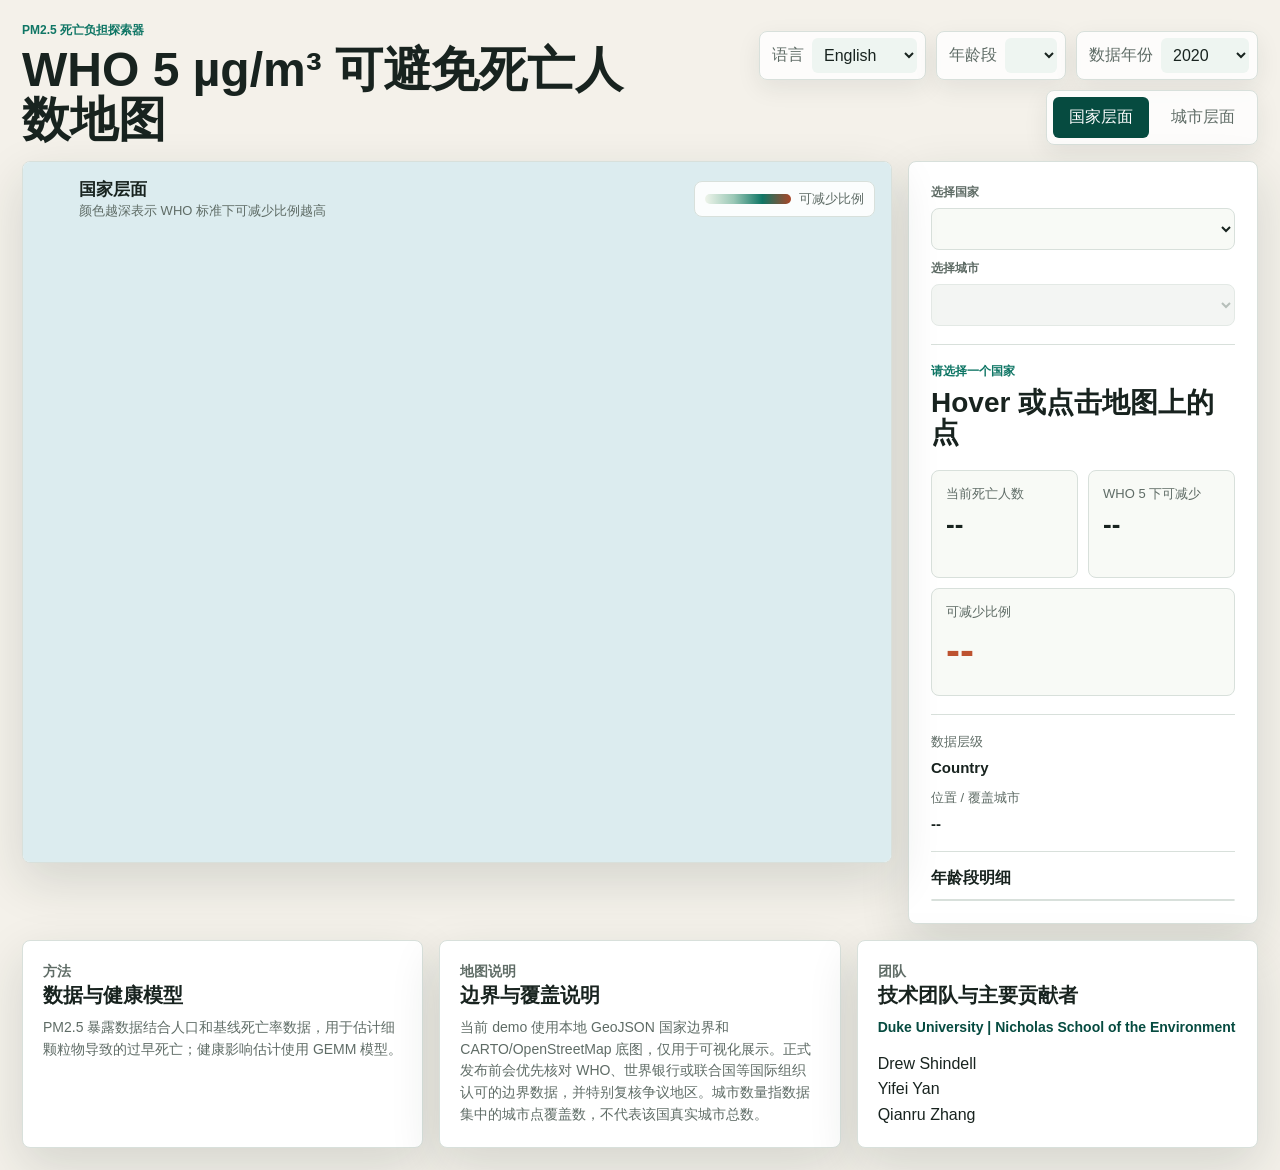
==== commit fd55082a: "Add files via upload" ====
--- a/index.html
+++ b/index.html
@@ -1,28 +1,41 @@
 <!doctype html>
-<html lang="en">
+<html lang="zh-CN">
   <head>
     <meta charset="utf-8" />
     <meta name="viewport" content="width=device-width, initial-scale=1" />
-    <title>PM2.5 Mortality Explorer Version 2</title>
+    <title>PM2.5 WHO 5 Demo Map</title>
     <link rel="stylesheet" href="./vendor/leaflet.css" />
-    <link rel="stylesheet" href="./styles.css" />
+    <link rel="stylesheet" href="./styles_leaflet.css" />
   </head>
   <body>
     <main class="app">
       <header class="topbar">
         <div>
-          <p class="eyebrow">PM2.5 mortality explorer</p>
-          <h1>Attributable deaths and WHO 5 ug/m3 avoidable burden</h1>
+          <p class="eyebrow" data-i18n="eyebrow">PM2.5 死亡负担探索器</p>
+          <h1 data-i18n="title">WHO 5 µg/m³ 可避免死亡人数地图</h1>
         </div>
         <div class="top-actions">
-          <label class="select-control">
-            <span>Year</span>
-            <select id="yearSelect"></select>
+          <label class="language-select">
+            <span data-i18n="language">语言</span>
+            <select id="language">
+              <option value="zh">中文</option>
+              <option value="en" selected>English</option>
+            </select>
           </label>
-          <label class="select-control">
-            <span>Age</span>
-            <select id="ageSelect"></select>
+          <label class="language-select">
+            <span data-i18n="ageGroup">年龄段</span>
+            <select id="ageGroup"></select>
           </label>
+          <label class="language-select">
+            <span data-i18n="dataYear">数据年份</span>
+            <select id="dataYear">
+              <option value="2020" selected>2020</option>
+            </select>
+          </label>
+          <div class="controls" role="group" aria-label="选择地图层级">
+            <button class="mode-button active" data-mode="country" type="button" data-i18n="countryMode">国家层面</button>
+            <button class="mode-button" data-mode="city" type="button" data-i18n="cityMode">城市层面</button>
+          </div>
         </div>
       </header>
 
@@ -30,103 +43,90 @@
         <div class="map-shell">
           <div class="map-toolbar">
             <div>
-              <strong id="modeTitle">Country level</strong>
-              <span id="modeSubtitle">Colors show the selected age group's avoidable share under WHO 5 ug/m3. Click a country to show its modeled cities.</span>
+              <strong id="modeTitle">国家层面</strong>
+              <span id="modeSubtitle">颜色越深表示 WHO 标准下可减少比例越高</span>
             </div>
             <div class="legend">
               <span></span>
-              <span>Avoidable share</span>
+              <span data-i18n="legend">可减少比例</span>
             </div>
           </div>
-          <div id="map" aria-label="World PM2.5 mortality map"></div>
+          <div id="map" role="img" aria-label="世界地图可视化"></div>
         </div>
 
         <aside class="panel" aria-live="polite">
-          <div class="picker-panel">
+          <div class="picker-panel" aria-label="Select location">
             <label>
-              <span>Search country</span>
-              <input id="countrySearch" list="countrySearchOptions" placeholder="Type an English country name" />
-              <datalist id="countrySearchOptions"></datalist>
-            </label>
-            <label>
-              <span>Country</span>
+              <span data-i18n="countryPicker">选择国家</span>
               <select id="countryPicker"></select>
             </label>
             <label>
-              <span>Search city</span>
-              <input id="citySearch" list="citySearchOptions" placeholder="Type an English city name" />
-              <datalist id="citySearchOptions"></datalist>
-            </label>
-            <label>
-              <span>City</span>
+              <span data-i18n="cityPicker">选择城市</span>
               <select id="cityPicker" disabled></select>
             </label>
           </div>
-
-          <p class="panel-label" id="selectionType">Select a country or city</p>
-          <h2 id="selectionName">No location selected</h2>
-
+          <p class="panel-label" id="selectionType">请选择一个国家</p>
+          <h2 id="selectionName">Hover 或点击地图上的点</h2>
           <div class="metric-grid">
             <div class="metric">
-              <span>Current PM2.5 deaths</span>
+              <span data-i18n="currentDeaths">当前死亡人数</span>
               <strong id="currentDeaths">--</strong>
             </div>
             <div class="metric">
-              <span>Avoidable at WHO 5</span>
+              <span data-i18n="avoidableDeaths">WHO 5 下可减少</span>
               <strong id="avoidableDeaths">--</strong>
             </div>
-            <div class="metric">
-              <span>Remaining at WHO 5</span>
-              <strong id="who5Deaths">--</strong>
-            </div>
-            <div class="metric">
-              <span>Avoidable share</span>
+            <div class="metric wide">
+              <span data-i18n="avoidableShare">可减少比例</span>
               <strong id="avoidableShare">--</strong>
             </div>
-            <div class="metric">
-              <span>Mean PM2.5</span>
-              <strong id="pm25">--</strong>
+          </div>
+          <div class="detail-list">
+            <div>
+              <span data-i18n="level">数据层级</span>
+              <strong id="detailLevel">Country</strong>
             </div>
-            <div class="metric" id="coverageMetric">
-              <span>City coverage</span>
-              <strong id="coverage">--</strong>
+            <div>
+              <span data-i18n="location">位置 / 覆盖城市</span>
+              <strong id="detailLocation">--</strong>
             </div>
           </div>
-
           <div class="age-table-wrap">
-            <h3>Age breakdown</h3>
+            <h3 data-i18n="ageBreakdown">年龄段明细</h3>
             <div id="ageBreakdown" class="age-table"></div>
           </div>
+          <button id="backToWorld" class="back-button" type="button" data-i18n="backToWorld" hidden>返回国家地图</button>
         </aside>
       </section>
 
-      <section class="info-grid">
+      <section class="info-grid" aria-label="Project information">
         <article class="info-panel">
-          <p class="section-label">Methods</p>
-          <h2>Version 2 data and health model</h2>
-          <p>
-            Annual PM2.5 fields for 2020-2023 are taken from the version2 data folder and interpolated to the 0.25 degree GEMM grid. All-cause attributable deaths are estimated with GEMM using each year's GBD NCD+LRI baseline mortality, GPW 2020 population, and 2015 SSP1 age fractions. Avoidable deaths use the WHO 5 ug/m3 counterfactual.
-          </p>
+          <p class="section-label" data-i18n="methodEyebrow">方法</p>
+          <h2 data-i18n="methodTitle">数据与健康模型</h2>
+          <p data-i18n="methodBody">PM2.5 暴露数据结合人口和基线死亡率数据，用于估计细颗粒物导致的过早死亡；健康影响估计使用 GEMM 模型。</p>
         </article>
         <article class="info-panel">
-          <p class="section-label">Map Notes</p>
-          <h2>Boundaries and city coverage</h2>
-          <p>
-            Country polygons, province/state boundaries, and aggregation masks use the World Bank official boundary files stored in version2/data. City points use SimpleMaps worldcities basic v1.91.1 populated places, and mortality values use the GEMM metro-area output for places above 500,000 people. This city layer is not an official administrative city list; full city matching outputs remain in version2/data/city data.
-          </p>
+          <p class="section-label" data-i18n="mapEyebrow">地图说明</p>
+          <h2 data-i18n="mapTitle">边界与覆盖说明</h2>
+          <p data-i18n="mapBody">当前 demo 使用本地 GeoJSON 国家边界和 CARTO/OpenStreetMap 底图，仅用于可视化展示。正式发布前会优先核对 WHO、世界银行或联合国等国际组织认可的边界数据，并特别复核争议地区。城市数量指数据集中的城市点覆盖数，不代表该国真实城市总数。</p>
         </article>
-        <article class="info-panel">
-          <p class="section-label">Team</p>
-          <h2>Duke University</h2>
-          <p>Drew Shindell, Yifei Yan, Qianru Zhang</p>
+        <article class="info-panel team-panel">
+          <p class="section-label" data-i18n="teamEyebrow">团队</p>
+          <h2 data-i18n="teamTitle">技术团队与主要贡献者</h2>
+          <p class="duke-mark">Duke University | Nicholas School of the Environment</p>
+          <ul>
+            <li data-i18n="teamDrew">Drew Shindell</li>
+            <li data-i18n="teamYifei">Yifei Yan</li>
+            <li data-i18n="teamQianru">Qianru Zhang</li>
+          </ul>
         </article>
       </section>
     </main>
 
     <script src="./vendor/leaflet.js"></script>
     <script src="./assets/data.js"></script>
-    <script src="./geo/wb_admin0_simplified.js"></script>
-    <script src="./geo/wb_admin1_simplified.js"></script>
-    <script src="./app_v2.js"></script>
+    <script src="./geo/world.js"></script>
+    <script src="./geo/boundary_index.js"></script>
+    <script src="./app_age.js"></script>
   </body>
 </html>
--- a/styles_leaflet.css
+++ b/styles_leaflet.css
@@ -0,0 +1,487 @@
+:root {
+  color-scheme: light;
+  --ink: #18231f;
+  --muted: #5f6c66;
+  --line: #d8e0db;
+  --panel: #ffffff;
+  --accent: #0f7665;
+  --accent-dark: #064b40;
+  --warning: #bd5230;
+  --shadow: 0 18px 50px rgba(24, 39, 34, 0.14);
+}
+
+* {
+  box-sizing: border-box;
+}
+
+body {
+  margin: 0;
+  min-height: 100vh;
+  font-family: Inter, "Segoe UI", "Microsoft YaHei", Arial, sans-serif;
+  color: var(--ink);
+  background: #f4f1ea;
+}
+
+button,
+select {
+  font: inherit;
+}
+
+.app {
+  min-height: 100vh;
+  padding: 22px;
+}
+
+.topbar {
+  display: flex;
+  align-items: end;
+  justify-content: space-between;
+  gap: 18px;
+  max-width: 1500px;
+  margin: 0 auto 16px;
+}
+
+.eyebrow {
+  margin: 0 0 6px;
+  color: var(--accent);
+  font-size: 12px;
+  font-weight: 800;
+  letter-spacing: 0;
+  text-transform: uppercase;
+}
+
+h1 {
+  margin: 0;
+  font-size: clamp(26px, 4vw, 48px);
+  line-height: 1.04;
+  letter-spacing: 0;
+}
+
+.top-actions {
+  display: flex;
+  align-items: center;
+  flex-wrap: wrap;
+  justify-content: flex-end;
+  gap: 10px;
+}
+
+.language-select {
+  display: flex;
+  align-items: center;
+  gap: 8px;
+  padding: 6px 8px 6px 12px;
+  border: 1px solid var(--line);
+  border-radius: 8px;
+  color: var(--muted);
+  background: rgba(255, 255, 255, 0.82);
+  box-shadow: 0 8px 24px rgba(24, 39, 34, 0.08);
+}
+
+.language-select select {
+  border: 0;
+  border-radius: 6px;
+  padding: 8px 24px 8px 8px;
+  color: var(--ink);
+  background: #eef5f1;
+}
+
+.controls {
+  display: flex;
+  gap: 6px;
+  padding: 6px;
+  border: 1px solid var(--line);
+  border-radius: 8px;
+  background: rgba(255, 255, 255, 0.82);
+  box-shadow: 0 8px 24px rgba(24, 39, 34, 0.08);
+}
+
+.mode-button,
+.back-button {
+  border: 0;
+  border-radius: 6px;
+  cursor: pointer;
+}
+
+.mode-button {
+  min-width: 96px;
+  padding: 10px 14px;
+  color: var(--muted);
+  background: transparent;
+}
+
+.mode-button.active {
+  color: #fff;
+  background: var(--accent-dark);
+}
+
+.workspace {
+  display: grid;
+  grid-template-columns: minmax(0, 1fr) 350px;
+  gap: 16px;
+  max-width: 1500px;
+  margin: 0 auto;
+}
+
+.map-shell,
+.panel {
+  border: 1px solid var(--line);
+  border-radius: 8px;
+  background: var(--panel);
+  box-shadow: var(--shadow);
+}
+
+.map-shell {
+  align-self: start;
+  position: relative;
+  overflow: hidden;
+  min-height: 700px;
+}
+
+#map {
+  width: 100%;
+  height: 700px;
+  background: #dcecef;
+}
+
+.map-toolbar {
+  position: absolute;
+  z-index: 500;
+  top: 16px;
+  left: 56px;
+  right: 16px;
+  display: flex;
+  align-items: center;
+  justify-content: space-between;
+  gap: 16px;
+  pointer-events: none;
+}
+
+.map-toolbar strong {
+  display: block;
+  color: var(--ink);
+  font-size: 17px;
+}
+
+.map-toolbar span {
+  color: var(--muted);
+  font-size: 13px;
+}
+
+.legend {
+  display: flex;
+  align-items: center;
+  gap: 8px;
+  padding: 8px 10px;
+  border: 1px solid var(--line);
+  border-radius: 8px;
+  background: rgba(255, 255, 255, 0.88);
+}
+
+.legend span:first-child {
+  width: 86px;
+  height: 10px;
+  border-radius: 99px;
+  background: linear-gradient(90deg, #eef4ea, #9ac8b6, #0f7665, #a94628);
+}
+
+.leaflet-control-attribution {
+  font-size: 10px;
+}
+
+.leaflet-tooltip.map-tooltip {
+  border: 1px solid rgba(24, 35, 31, 0.15);
+  border-radius: 8px;
+  padding: 8px 10px;
+  color: var(--ink);
+  box-shadow: 0 10px 26px rgba(24, 39, 34, 0.14);
+}
+
+.leaflet-tooltip.map-tooltip strong {
+  display: block;
+  margin-bottom: 3px;
+}
+
+.city-marker {
+  border: 1px solid rgba(255, 255, 255, 0.9);
+  border-radius: 50%;
+  box-shadow: 0 2px 8px rgba(24, 39, 34, 0.28);
+}
+
+.panel {
+  min-height: 700px;
+  padding: 22px;
+}
+
+.picker-panel {
+  display: grid;
+  gap: 10px;
+  margin-bottom: 18px;
+  padding-bottom: 18px;
+  border-bottom: 1px solid var(--line);
+}
+
+.picker-panel label {
+  display: grid;
+  gap: 7px;
+}
+
+.picker-panel span {
+  color: var(--muted);
+  font-size: 12px;
+  font-weight: 800;
+  letter-spacing: 0;
+  text-transform: uppercase;
+}
+
+.picker-panel select {
+  width: 100%;
+  min-height: 42px;
+  border: 1px solid var(--line);
+  border-radius: 8px;
+  padding: 9px 34px 9px 11px;
+  color: var(--ink);
+  background: #f8faf6;
+}
+
+.picker-panel select:disabled {
+  color: #98a49e;
+  background: #eef2ee;
+  cursor: not-allowed;
+}
+
+.panel-label {
+  margin: 0 0 8px;
+  color: var(--accent);
+  font-size: 12px;
+  font-weight: 800;
+  letter-spacing: 0;
+  text-transform: uppercase;
+}
+
+.panel h2 {
+  margin: 0 0 22px;
+  font-size: 28px;
+  line-height: 1.08;
+  letter-spacing: 0;
+}
+
+.metric-grid {
+  display: grid;
+  grid-template-columns: 1fr 1fr;
+  gap: 10px;
+}
+
+.metric {
+  min-height: 108px;
+  padding: 14px;
+  border: 1px solid var(--line);
+  border-radius: 8px;
+  background: #f8faf6;
+}
+
+.metric.wide {
+  grid-column: 1 / -1;
+}
+
+.metric span,
+.detail-list span {
+  display: block;
+  margin-bottom: 8px;
+  color: var(--muted);
+  font-size: 13px;
+}
+
+.metric strong {
+  display: block;
+  font-size: 26px;
+  line-height: 1.05;
+}
+
+.metric.wide strong {
+  color: var(--warning);
+  font-size: 42px;
+}
+
+.detail-list {
+  display: grid;
+  gap: 12px;
+  margin-top: 18px;
+  padding-top: 18px;
+  border-top: 1px solid var(--line);
+}
+
+.detail-list strong {
+  font-size: 15px;
+}
+
+.age-table-wrap {
+  margin-top: 18px;
+  padding-top: 16px;
+  border-top: 1px solid var(--line);
+}
+
+.age-table-wrap h3 {
+  margin: 0 0 10px;
+  font-size: 16px;
+  letter-spacing: 0;
+}
+
+.age-table {
+  max-height: 245px;
+  overflow: auto;
+  border: 1px solid var(--line);
+  border-radius: 8px;
+  background: #fbfcf9;
+}
+
+.age-table p {
+  margin: 0;
+  padding: 14px;
+  color: var(--muted);
+  font-size: 13px;
+}
+
+.age-table table {
+  width: 100%;
+  border-collapse: collapse;
+  font-size: 12px;
+}
+
+.age-table th,
+.age-table td {
+  padding: 8px 9px;
+  border-bottom: 1px solid var(--line);
+  text-align: right;
+  white-space: nowrap;
+}
+
+.age-table th:first-child,
+.age-table td:first-child {
+  text-align: left;
+}
+
+.age-table th {
+  position: sticky;
+  top: 0;
+  z-index: 1;
+  color: var(--muted);
+  background: #f3f7f2;
+}
+
+.age-table tr.active td {
+  color: var(--accent-dark);
+  font-weight: 800;
+  background: #e7f2ee;
+}
+
+.back-button {
+  width: 100%;
+  margin-top: 20px;
+  padding: 12px 14px;
+  color: #fff;
+  background: var(--accent-dark);
+}
+
+.info-grid {
+  display: grid;
+  grid-template-columns: repeat(3, minmax(0, 1fr));
+  gap: 16px;
+  max-width: 1500px;
+  margin: 16px auto 0;
+}
+
+.info-panel {
+  border: 1px solid var(--line);
+  border-radius: 8px;
+  padding: 20px;
+  background: var(--panel);
+  box-shadow: var(--shadow);
+}
+
+.section-label {
+  margin: 0 0 8px;
+  color: var(--accent);
+  font-size: 12px;
+  font-weight: 800;
+  letter-spacing: 0;
+  text-transform: uppercase;
+}
+
+.info-panel h2 {
+  margin: 0 0 10px;
+  font-size: 20px;
+  line-height: 1.2;
+  letter-spacing: 0;
+}
+
+.info-panel p {
+  margin: 0;
+  color: var(--muted);
+  font-size: 14px;
+  line-height: 1.55;
+}
+
+.duke-mark {
+  margin-bottom: 12px !important;
+  color: var(--accent-dark) !important;
+  font-weight: 800;
+}
+
+.team-panel ul {
+  margin: 0;
+  padding-left: 0;
+  color: var(--ink);
+  line-height: 1.6;
+  list-style: none;
+}
+
+@media (max-width: 980px) {
+  .app {
+    padding: 14px;
+  }
+
+  .topbar {
+    align-items: stretch;
+    flex-direction: column;
+  }
+
+  .top-actions {
+    align-items: stretch;
+    flex-direction: column;
+  }
+
+  .controls {
+    width: 100%;
+  }
+
+  .mode-button {
+    flex: 1;
+  }
+
+  .workspace {
+    display: block;
+  }
+
+  .info-grid {
+    grid-template-columns: 1fr;
+  }
+
+  .panel {
+    min-height: auto;
+    margin-top: 14px;
+  }
+
+  .map-shell {
+    min-height: 560px;
+  }
+
+  #map {
+    height: 560px;
+  }
+
+  .map-toolbar {
+    left: 12px;
+    align-items: flex-start;
+    flex-direction: column;
+  }
+}
